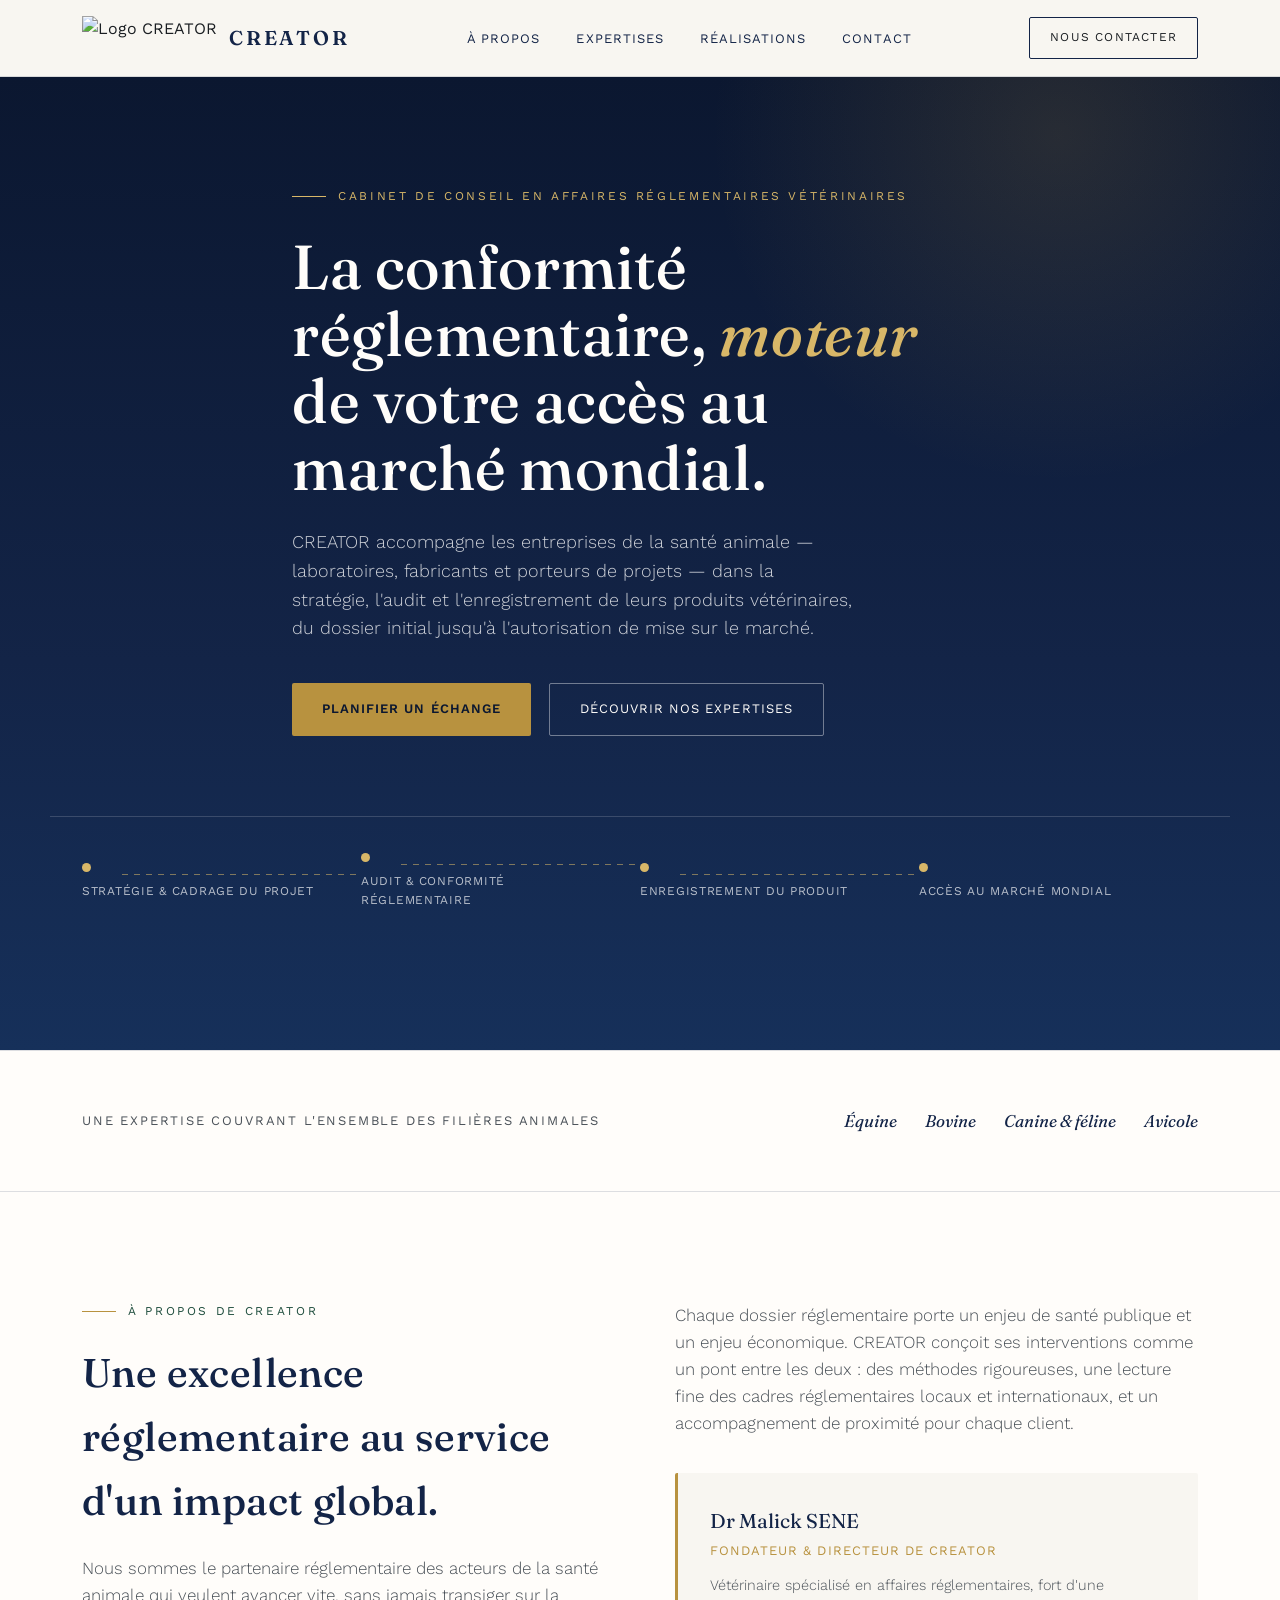
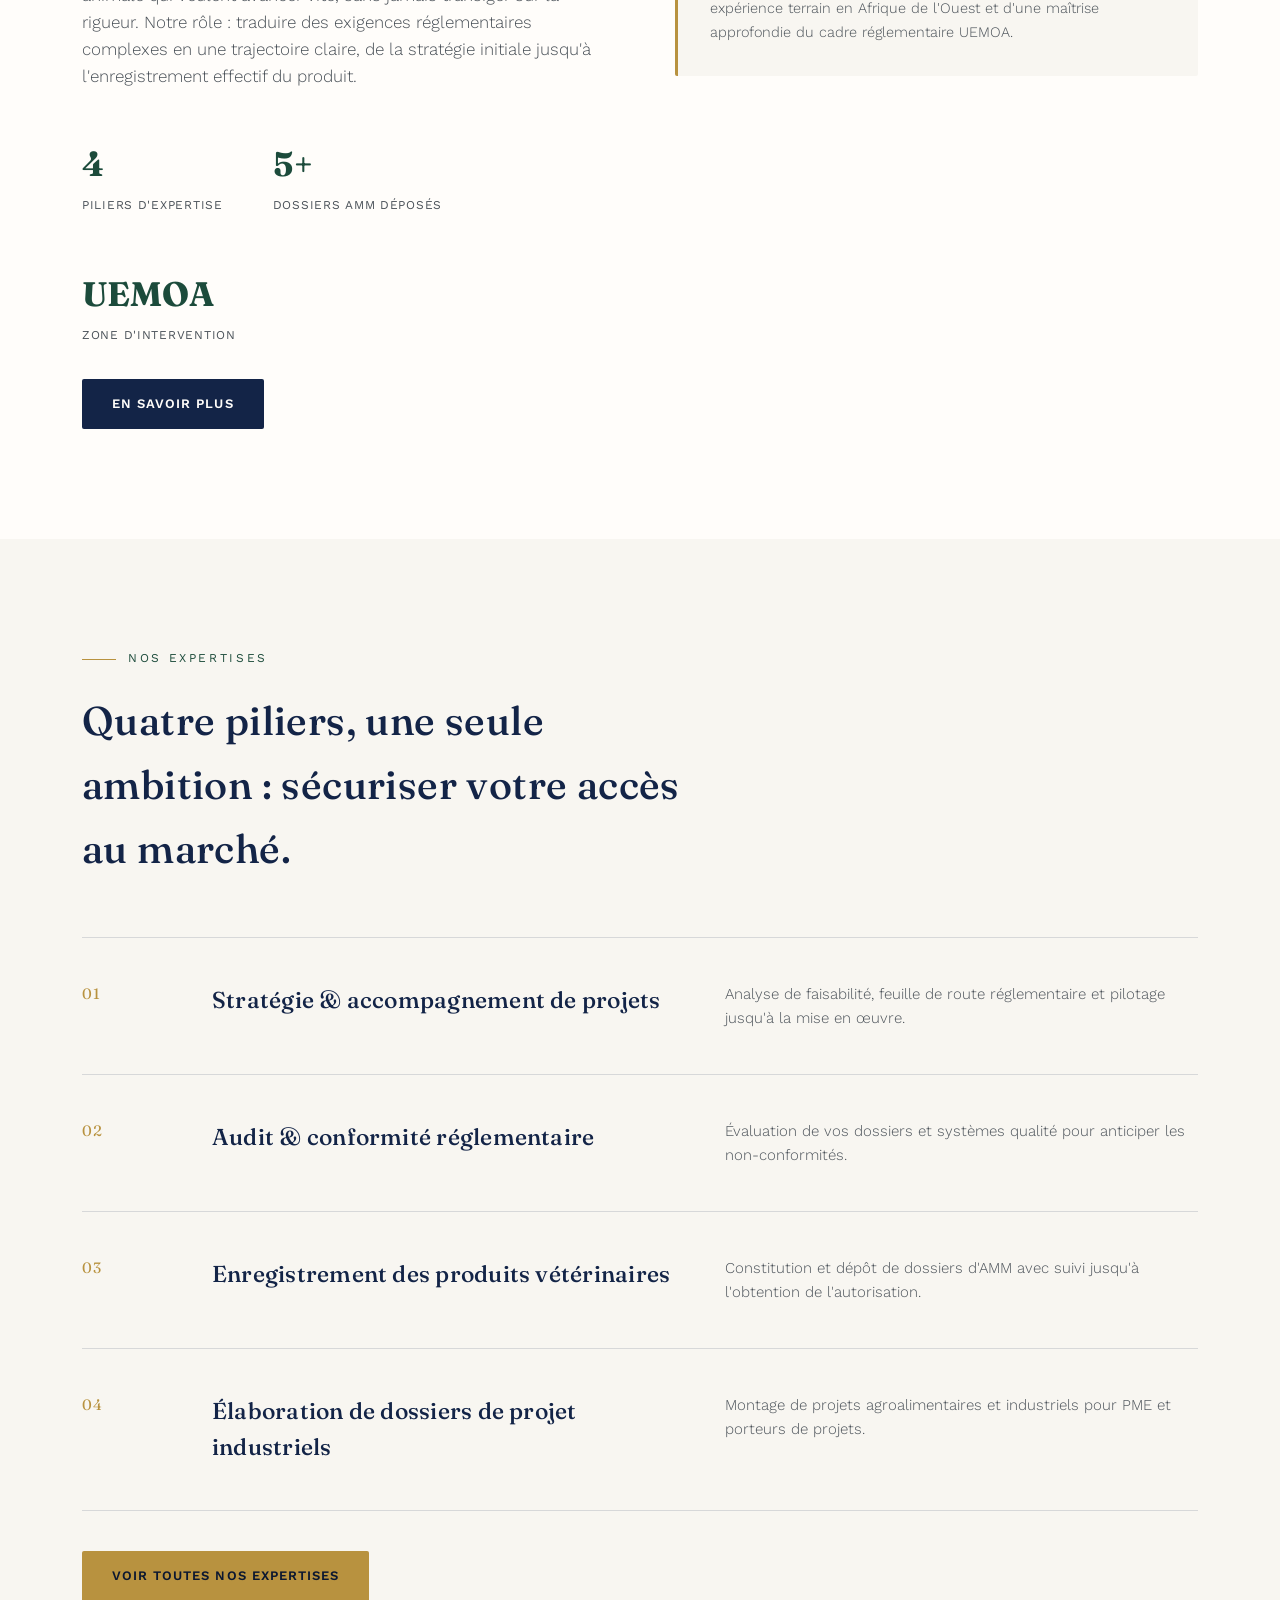
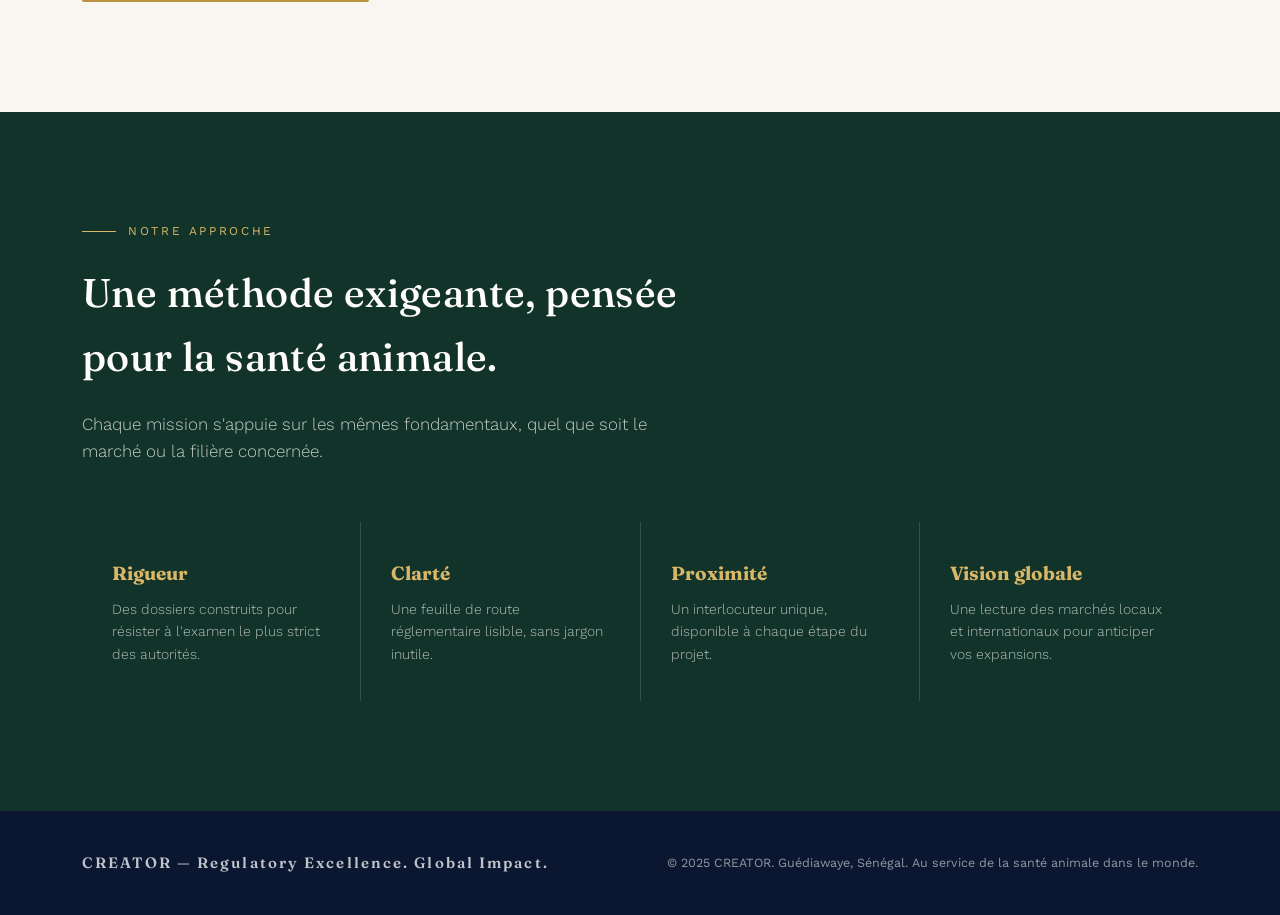
==== index.html @ 9912585a "feat: add complete CREATOR multi-page website" ====
<!DOCTYPE html>
<html lang="fr">
<head>
<meta charset="UTF-8">
<meta name="viewport" content="width=device-width, initial-scale=1.0">
<title>CREATOR — Regulatory Excellence. Global Impact.</title>
<meta name="description" content="Cabinet de conseil en affaires réglementaires vétérinaires. Stratégie, audit et enregistrement de produits vétérinaires en Afrique de l'Ouest et à l'international.">
<link rel="stylesheet" href="style.css">
</head>
<body>

<header>
  <div class="nav-inner">
    <a href="index.html" class="brand">
      <img src="logo.jpeg" alt="Logo CREATOR">
      <span class="brand-name">CREATOR</span>
    </a>
    <nav>
      <ul>
        <li><a href="apropos.html">À propos</a></li>
        <li><a href="expertises.html">Expertises</a></li>
        <li><a href="realisations.html">Réalisations</a></li>
        <li><a href="contact.html">Contact</a></li>
      </ul>
    </nav>
    <a href="contact.html" class="nav-cta">Nous contacter</a>
    <button class="menu-toggle" onclick="document.getElementById('mobileNav').classList.toggle('open')">Menu</button>
  </div>
  <div class="mobile-nav" id="mobileNav">
    <a href="apropos.html">À propos</a>
    <a href="expertises.html">Expertises</a>
    <a href="realisations.html">Réalisations</a>
    <a href="contact.html">Contact</a>
  </div>
</header>

<section class="hero">
  <div class="wrap hero-inner">
    <div class="eyebrow">Cabinet de conseil en affaires réglementaires vétérinaires</div>
    <h1>La conformité réglementaire, <em>moteur</em> de votre accès au marché mondial.</h1>
    <p>CREATOR accompagne les entreprises de la santé animale — laboratoires, fabricants et porteurs de projets — dans la stratégie, l'audit et l'enregistrement de leurs produits vétérinaires, du dossier initial jusqu'à l'autorisation de mise sur le marché.</p>
    <div class="btn-row">
      <a href="contact.html" class="btn btn-primary">Planifier un échange</a>
      <a href="expertises.html" class="btn btn-ghost">Découvrir nos expertises</a>
    </div>
  </div>
  <div class="wrap hero-path">
    <div class="step"><span class="dot"></span><span>Stratégie & cadrage du projet</span></div>
    <div class="step"><span class="dot"></span><span>Audit & conformité réglementaire</span></div>
    <div class="step"><span class="dot"></span><span>Enregistrement du produit</span></div>
    <div class="step"><span class="dot"></span><span>Accès au marché mondial</span></div>
  </div>
</section>

<section class="species-strip">
  <div class="wrap">
    <p>Une expertise couvrant l'ensemble des filières animales</p>
    <div class="species-tags">
      <span>Équine</span>
      <span>Bovine</span>
      <span>Canine & féline</span>
      <span>Avicole</span>
    </div>
  </div>
</section>

<!-- Résumé À propos -->
<section class="section about">
  <div class="wrap about-grid">
    <div>
      <div class="kicker">À propos de CREATOR</div>
      <h2>Une excellence réglementaire au service d'un impact global.</h2>
      <p class="lead">Nous sommes le partenaire réglementaire des acteurs de la santé animale qui veulent avancer vite, sans jamais transiger sur la rigueur. Notre rôle : traduire des exigences réglementaires complexes en une trajectoire claire, de la stratégie initiale jusqu'à l'enregistrement effectif du produit.</p>
      <div class="stat-row">
        <div class="stat"><b>4</b><span>Piliers d'expertise</span></div>
        <div class="stat"><b>5+</b><span>Dossiers AMM déposés</span></div>
        <div class="stat"><b>UEMOA</b><span>Zone d'intervention</span></div>
      </div>
      <div style="margin-top:32px">
        <a href="apropos.html" class="btn btn-primary" style="background:var(--navy); color:var(--paper);">En savoir plus</a>
      </div>
    </div>
    <div>
      <p class="lead">Chaque dossier réglementaire porte un enjeu de santé publique et un enjeu économique. CREATOR conçoit ses interventions comme un pont entre les deux : des méthodes rigoureuses, une lecture fine des cadres réglementaires locaux et internationaux, et un accompagnement de proximité pour chaque client.</p>
      <div class="founder-card" style="margin-top:36px">
        <div class="name">Dr Malick SENE</div>
        <div class="title">Fondateur & Directeur de CREATOR</div>
        <p>Vétérinaire spécialisé en affaires réglementaires, fort d'une expérience terrain en Afrique de l'Ouest et d'une maîtrise approfondie du cadre réglementaire UEMOA.</p>
      </div>
    </div>
  </div>
</section>

<!-- Résumé Expertises -->
<section class="section services" style="background:var(--cream)">
  <div class="wrap">
    <div class="kicker">Nos expertises</div>
    <h2>Quatre piliers, une seule ambition : sécuriser votre accès au marché.</h2>
    <div class="service-list">
      <div class="service-item">
        <div class="service-mark">01</div>
        <div><h3>Stratégie & accompagnement de projets</h3></div>
        <p style="color:var(--ink-soft); font-size:15px; font-weight:300">Analyse de faisabilité, feuille de route réglementaire et pilotage jusqu'à la mise en œuvre.</p>
      </div>
      <div class="service-item">
        <div class="service-mark">02</div>
        <div><h3>Audit & conformité réglementaire</h3></div>
        <p style="color:var(--ink-soft); font-size:15px; font-weight:300">Évaluation de vos dossiers et systèmes qualité pour anticiper les non-conformités.</p>
      </div>
      <div class="service-item">
        <div class="service-mark">03</div>
        <div><h3>Enregistrement des produits vétérinaires</h3></div>
        <p style="color:var(--ink-soft); font-size:15px; font-weight:300">Constitution et dépôt de dossiers d'AMM avec suivi jusqu'à l'obtention de l'autorisation.</p>
      </div>
      <div class="service-item">
        <div class="service-mark">04</div>
        <div><h3>Élaboration de dossiers de projet industriels</h3></div>
        <p style="color:var(--ink-soft); font-size:15px; font-weight:300">Montage de projets agroalimentaires et industriels pour PME et porteurs de projets.</p>
      </div>
    </div>
    <div style="margin-top:40px">
      <a href="expertises.html" class="btn btn-primary">Voir toutes nos expertises</a>
    </div>
  </div>
</section>

<!-- Approche / valeurs -->
<section class="section approach">
  <div class="wrap">
    <div class="kicker">Notre approche</div>
    <h2>Une méthode exigeante, pensée pour la santé animale.</h2>
    <p class="lead">Chaque mission s'appuie sur les mêmes fondamentaux, quel que soit le marché ou la filière concernée.</p>
    <div class="value-grid">
      <div class="value-cell"><b>Rigueur</b><p>Des dossiers construits pour résister à l'examen le plus strict des autorités.</p></div>
      <div class="value-cell"><b>Clarté</b><p>Une feuille de route réglementaire lisible, sans jargon inutile.</p></div>
      <div class="value-cell"><b>Proximité</b><p>Un interlocuteur unique, disponible à chaque étape du projet.</p></div>
      <div class="value-cell"><b>Vision globale</b><p>Une lecture des marchés locaux et internationaux pour anticiper vos expansions.</p></div>
    </div>
  </div>
</section>

<footer>
  <div class="wrap footer-inner">
    <span class="brand-name">CREATOR — Regulatory Excellence. Global Impact.</span>
    <p>© 2025 CREATOR. Guédiawaye, Sénégal. Au service de la santé animale dans le monde.</p>
  </div>
</footer>

</body>
</html>
---- style.css ----
@import url('https://fonts.googleapis.com/css2?family=Fraunces:ital,opsz,wght@0,9..144,400;0,9..144,500;0,9..144,600;1,9..144,400&family=Work+Sans:wght@300;400;500;600&display=swap');

:root {
  --navy: #132447;
  --navy-deep: #0b1730;
  --forest: #1c4b3b;
  --forest-deep: #123329;
  --gold: #b8923f;
  --gold-light: #d8b768;
  --cream: #f8f6f1;
  --paper: #fffdfa;
  --ink: #1a1e22;
  --ink-soft: #4a5158;
  --line: rgba(19,36,71,0.14);
}

*, *::before, *::after { box-sizing: border-box; margin: 0; padding: 0; }
html { scroll-behavior: smooth; }
body {
  font-family: 'Work Sans', sans-serif;
  color: var(--ink);
  background: var(--cream);
  line-height: 1.6;
  -webkit-font-smoothing: antialiased;
}
h1, h2, h3, .display {
  font-family: 'Fraunces', serif;
  font-weight: 500;
  letter-spacing: 0.01em;
}
a { color: inherit; text-decoration: none; }
img { max-width: 100%; display: block; }
.wrap { max-width: 1180px; margin: 0 auto; padding: 0 32px; }
@media(max-width:640px) { .wrap { padding: 0 20px; } }

/* ---------- HEADER ---------- */
header {
  position: sticky; top: 0; z-index: 100;
  background: rgba(248,246,241,0.95);
  backdrop-filter: blur(10px);
  border-bottom: 1px solid var(--line);
}
.nav-inner {
  display: flex; align-items: center; justify-content: space-between;
  padding: 16px 32px; max-width: 1180px; margin: 0 auto;
}
.brand { display: flex; align-items: center; gap: 12px; }
.brand img { height: 44px; width: auto; }
.brand-name { font-family: 'Fraunces', serif; font-size: 20px; letter-spacing: 0.14em; color: var(--navy); font-weight: 600; }
nav ul { list-style: none; display: flex; gap: 36px; }
nav a {
  font-size: 13px; letter-spacing: 0.08em; text-transform: uppercase;
  color: var(--navy); position: relative; padding-bottom: 4px;
}
nav a::after {
  content: ""; position: absolute; left: 0; bottom: 0;
  width: 0; height: 1px; background: var(--gold); transition: width 0.3s ease;
}
nav a:hover::after, nav a.active::after { width: 100%; }
nav a.active { color: var(--gold); }
.nav-cta {
  border: 1px solid var(--navy); padding: 10px 20px; border-radius: 2px;
  font-size: 12px; letter-spacing: 0.1em; text-transform: uppercase; white-space: nowrap;
}
.nav-cta:hover { background: var(--navy); color: var(--paper); }
.menu-toggle { display: none; background: none; border: 1px solid var(--navy); padding: 8px 14px; font-size: 13px; letter-spacing: .08em; text-transform: uppercase; cursor: pointer; }
.mobile-nav { display: none; flex-direction: column; gap: 0; background: var(--paper); border-top: 1px solid var(--line); padding: 16px 32px 24px; }
.mobile-nav a { padding: 12px 0; font-size: 14px; letter-spacing: 0.08em; text-transform: uppercase; color: var(--navy); border-bottom: 1px solid var(--line); }
.mobile-nav.open { display: flex; }
@media(max-width:900px) {
  nav ul { display: none; }
  .nav-cta { display: none; }
  .menu-toggle { display: block; }
}

/* ---------- HERO ---------- */
.hero {
  position: relative; overflow: hidden;
  background: linear-gradient(180deg, var(--navy-deep) 0%, var(--navy) 60%, #16305a 100%);
  color: var(--paper);
  padding: 110px 0 140px;
}
.hero::before {
  content: "";
  position: absolute; top: -30%; right: -10%;
  width: 700px; height: 700px; border-radius: 50%;
  background: radial-gradient(circle, rgba(184,146,63,0.16) 0%, transparent 70%);
}
.hero-inner { position: relative; z-index: 2; max-width: 760px; }
.eyebrow {
  display: flex; align-items: center; gap: 12px;
  font-size: 12px; letter-spacing: 0.22em; text-transform: uppercase;
  color: var(--gold-light); margin-bottom: 28px;
}
.eyebrow::before { content: ""; width: 34px; height: 1px; background: var(--gold-light); }
.hero h1 {
  font-size: clamp(38px, 5.4vw, 62px);
  line-height: 1.08; color: var(--paper); margin-bottom: 26px;
}
.hero h1 em { font-style: italic; color: var(--gold-light); }
.hero p { font-size: 18px; color: rgba(255,255,255,0.78); max-width: 560px; margin-bottom: 40px; font-weight: 300; }
.btn-row { display: flex; gap: 18px; flex-wrap: wrap; }
.btn {
  display: inline-flex; align-items: center; gap: 10px;
  padding: 15px 30px; font-size: 13px; letter-spacing: 0.08em; text-transform: uppercase;
  border-radius: 2px; transition: all 0.25s ease;
}
.btn-primary { background: var(--gold); color: var(--navy-deep); font-weight: 600; }
.btn-primary:hover { background: var(--gold-light); }
.btn-ghost { border: 1px solid rgba(255,255,255,0.4); color: var(--paper); }
.btn-ghost:hover { border-color: var(--gold-light); color: var(--gold-light); }
.hero-path {
  position: relative; z-index: 2; margin-top: 80px;
  display: flex; align-items: center;
  border-top: 1px solid rgba(255,255,255,0.16); padding-top: 36px;
}
.hero-path .step { flex: 1; display: flex; flex-direction: column; align-items: flex-start; gap: 10px; position: relative; padding-right: 20px; }
.hero-path .step:not(:last-child)::after {
  content: ""; position: absolute; top: 11px; right: 0; width: calc(100% - 40px); height: 1px;
  background: repeating-linear-gradient(90deg, rgba(216,183,104,0.55) 0 6px, transparent 6px 12px);
}
.hero-path .dot { width: 9px; height: 9px; border-radius: 50%; background: var(--gold-light); }
.hero-path .step span { font-size: 12px; letter-spacing: 0.06em; color: rgba(255,255,255,0.7); text-transform: uppercase; }
@media(max-width:800px) {
  .hero-path { flex-direction: column; align-items: flex-start; gap: 20px; }
  .hero-path .step::after { display: none; }
}

/* ---------- SPECIES STRIP ---------- */
.species-strip {
  background: var(--paper); padding: 56px 0;
  border-top: 1px solid var(--line); border-bottom: 1px solid var(--line);
}
.species-strip .wrap { display: flex; align-items: center; justify-content: space-between; flex-wrap: wrap; gap: 24px; }
.species-strip p { font-size: 13px; letter-spacing: 0.14em; text-transform: uppercase; color: var(--ink-soft); }
.species-tags { display: flex; gap: 28px; flex-wrap: wrap; }
.species-tags span { font-family: 'Fraunces', serif; font-style: italic; font-size: 17px; color: var(--navy); }

/* ---------- SECTIONS ---------- */
.section { padding: 110px 0; }
.section-tight { padding: 80px 0; }
.kicker {
  font-size: 12px; letter-spacing: 0.22em; text-transform: uppercase; color: var(--forest);
  display: flex; align-items: center; gap: 12px; margin-bottom: 20px;
}
.kicker::before { content: ""; width: 34px; height: 1px; background: var(--gold); }
.section h2 { font-size: clamp(28px, 3.4vw, 40px); color: var(--navy); max-width: 640px; margin-bottom: 22px; }
.lead { font-size: 17px; color: var(--ink-soft); max-width: 620px; font-weight: 300; }

/* ---------- ABOUT ---------- */
.about { background: var(--paper); }
.about-grid { display: grid; grid-template-columns: 1fr 1fr; gap: 70px; align-items: start; }
@media(max-width:860px) { .about-grid { grid-template-columns: 1fr; gap: 40px; } }
.stat-row { display: flex; gap: 50px; margin-top: 46px; flex-wrap: wrap; }
.stat b { display: block; font-family: 'Fraunces', serif; font-size: 34px; color: var(--forest); }
.stat span { font-size: 12px; letter-spacing: 0.06em; text-transform: uppercase; color: var(--ink-soft); }
.founder-card {
  margin-top: 40px; padding: 32px; background: var(--cream);
  border-left: 3px solid var(--gold); border-radius: 2px;
}
.founder-card .name { font-family: 'Fraunces', serif; font-size: 20px; color: var(--navy); margin-bottom: 4px; }
.founder-card .title { font-size: 13px; letter-spacing: 0.08em; text-transform: uppercase; color: var(--gold); margin-bottom: 12px; }
.founder-card p { font-size: 14.5px; color: var(--ink-soft); font-weight: 300; }

/* ---------- SERVICES ---------- */
.services { background: var(--cream); }
.service-list { display: flex; flex-direction: column; margin-top: 56px; border-top: 1px solid var(--line); }
.service-item {
  display: grid; grid-template-columns: 90px 1fr 1fr; gap: 40px;
  padding: 44px 0; border-bottom: 1px solid var(--line); align-items: start;
}
@media(max-width:860px) { .service-item { grid-template-columns: 1fr; gap: 14px; } }
.service-mark { font-family: 'Fraunces', serif; font-size: 15px; color: var(--gold); letter-spacing: 0.06em; }
.service-item h3 { font-size: 23px; color: var(--navy); font-weight: 500; }
.service-item p { color: var(--ink-soft); font-size: 15.5px; font-weight: 300; }
.service-item ul { margin-top: 14px; padding-left: 0; list-style: none; color: var(--ink-soft); font-size: 14.5px; }
.service-item li { padding-left: 16px; position: relative; margin-bottom: 7px; }
.service-item li::before { content: "—"; position: absolute; left: 0; color: var(--gold); }

/* ---------- REALISATIONS ---------- */
.realisations { background: var(--paper); }
.real-grid { display: grid; grid-template-columns: repeat(2, 1fr); gap: 28px; margin-top: 56px; }
@media(max-width:860px) { .real-grid { grid-template-columns: 1fr; } }
.real-card {
  background: var(--cream); border: 1px solid var(--line);
  padding: 36px 32px; border-radius: 2px;
  transition: box-shadow 0.25s ease, transform 0.25s ease;
}
.real-card:hover { box-shadow: 0 8px 32px rgba(19,36,71,0.10); transform: translateY(-3px); }
.real-card.featured { background: var(--navy); color: var(--paper); grid-column: 1 / -1; }
.real-card.featured .real-client { color: var(--gold-light); }
.real-card.featured .real-desc { color: rgba(255,255,255,0.75); }
.real-card.featured .real-tag { background: rgba(255,255,255,0.12); color: rgba(255,255,255,0.8); }
.real-client { font-size: 11px; letter-spacing: 0.18em; text-transform: uppercase; color: var(--gold); margin-bottom: 14px; }
.real-card h3 { font-family: 'Fraunces', serif; font-size: 22px; color: var(--navy); margin-bottom: 12px; font-weight: 500; }
.real-card.featured h3 { color: var(--paper); }
.real-desc { font-size: 15px; color: var(--ink-soft); font-weight: 300; line-height: 1.65; margin-bottom: 20px; }
.real-tags { display: flex; flex-wrap: wrap; gap: 8px; }
.real-tag {
  font-size: 11px; letter-spacing: 0.08em; text-transform: uppercase;
  padding: 5px 12px; background: var(--paper); border: 1px solid var(--line);
  color: var(--ink-soft); border-radius: 2px;
}

/* ---------- APPROACH ---------- */
.approach { background: var(--forest-deep); color: var(--paper); }
.approach .kicker { color: var(--gold-light); }
.approach .kicker::before { background: var(--gold-light); }
.approach h2 { color: var(--paper); }
.approach .lead { color: rgba(255,255,255,0.75); }
.value-grid { display: grid; grid-template-columns: repeat(4,1fr); gap: 1px; margin-top: 56px; background: rgba(255,255,255,0.14); }
@media(max-width:900px) { .value-grid { grid-template-columns: repeat(2,1fr); } }
.value-cell { background: var(--forest-deep); padding: 36px 30px; }
.value-cell b { display: block; font-family: 'Fraunces', serif; font-size: 19px; margin-bottom: 10px; color: var(--gold-light); }
.value-cell p { font-size: 14px; color: rgba(255,255,255,0.68); font-weight: 300; }

/* ---------- CONTACT ---------- */
.contact { background: linear-gradient(180deg, var(--navy) 0%, var(--navy-deep) 100%); color: var(--paper); }
.contact-grid { display: grid; grid-template-columns: 1fr 1fr; gap: 70px; }
@media(max-width:860px) { .contact-grid { grid-template-columns: 1fr; } }
.contact h2 { color: var(--paper); }
.contact .kicker { color: var(--gold-light); }
.contact .kicker::before { background: var(--gold-light); }
.contact .lead { color: rgba(255,255,255,0.72); margin-bottom: 36px; }
.contact-info div { margin-bottom: 22px; }
.contact-info span { display: block; font-size: 11px; letter-spacing: 0.14em; text-transform: uppercase; color: var(--gold-light); margin-bottom: 6px; }
.contact-info a, .contact-info p { font-size: 16px; color: var(--paper); font-weight: 300; }
.contact-info a:hover { color: var(--gold-light); }

form { display: flex; flex-direction: column; gap: 18px; }
.field { display: flex; flex-direction: column; gap: 8px; }
.field label { font-size: 11px; letter-spacing: 0.1em; text-transform: uppercase; color: rgba(255,255,255,0.55); }
.field input, .field textarea, .field select {
  background: rgba(255,255,255,0.06); border: 1px solid rgba(255,255,255,0.22); color: var(--paper);
  padding: 13px 14px; font-family: 'Work Sans', sans-serif; font-size: 14.5px; border-radius: 2px;
}
.field input:focus, .field textarea:focus, .field select:focus { outline: none; border-color: var(--gold-light); }
.field textarea { resize: vertical; min-height: 100px; }
.field select option { background: var(--navy); }
.submit-btn {
  margin-top: 6px; align-self: flex-start;
  background: var(--gold); color: var(--navy-deep); font-weight: 600;
  padding: 15px 32px; border: none; font-size: 13px; letter-spacing: 0.08em; text-transform: uppercase;
  border-radius: 2px; cursor: pointer; transition: background 0.25s ease;
}
.submit-btn:hover { background: var(--gold-light); }
.form-success {
  display: none; padding: 16px 20px; background: rgba(28,75,59,0.4);
  border: 1px solid var(--gold-light); border-radius: 2px;
  color: var(--gold-light); font-size: 14px; letter-spacing: 0.04em;
}
.form-success.show { display: block; }

/* ---------- PAGE HERO (inner pages) ---------- */
.page-hero {
  background: linear-gradient(180deg, var(--navy-deep) 0%, var(--navy) 100%);
  color: var(--paper); padding: 80px 0 60px;
}
.page-hero .kicker { color: var(--gold-light); }
.page-hero .kicker::before { background: var(--gold-light); }
.page-hero h1 { font-size: clamp(32px, 4vw, 52px); color: var(--paper); margin-bottom: 16px; }
.page-hero p { font-size: 17px; color: rgba(255,255,255,0.72); max-width: 540px; font-weight: 300; }

/* ---------- FOOTER ---------- */
footer { background: var(--navy-deep); color: rgba(255,255,255,0.55); padding: 40px 0; }
.footer-inner { display: flex; justify-content: space-between; align-items: center; flex-wrap: wrap; gap: 16px; }
.footer-inner .brand-name { color: rgba(255,255,255,0.75); font-size: 15px; }
footer p { font-size: 12.5px; }

/* focus & motion */
a:focus-visible, button:focus-visible, input:focus-visible, textarea:focus-visible { outline: 2px solid var(--gold); outline-offset: 2px; }
@media (prefers-reduced-motion: reduce) { html { scroll-behavior: auto; } * { transition: none !important; } }
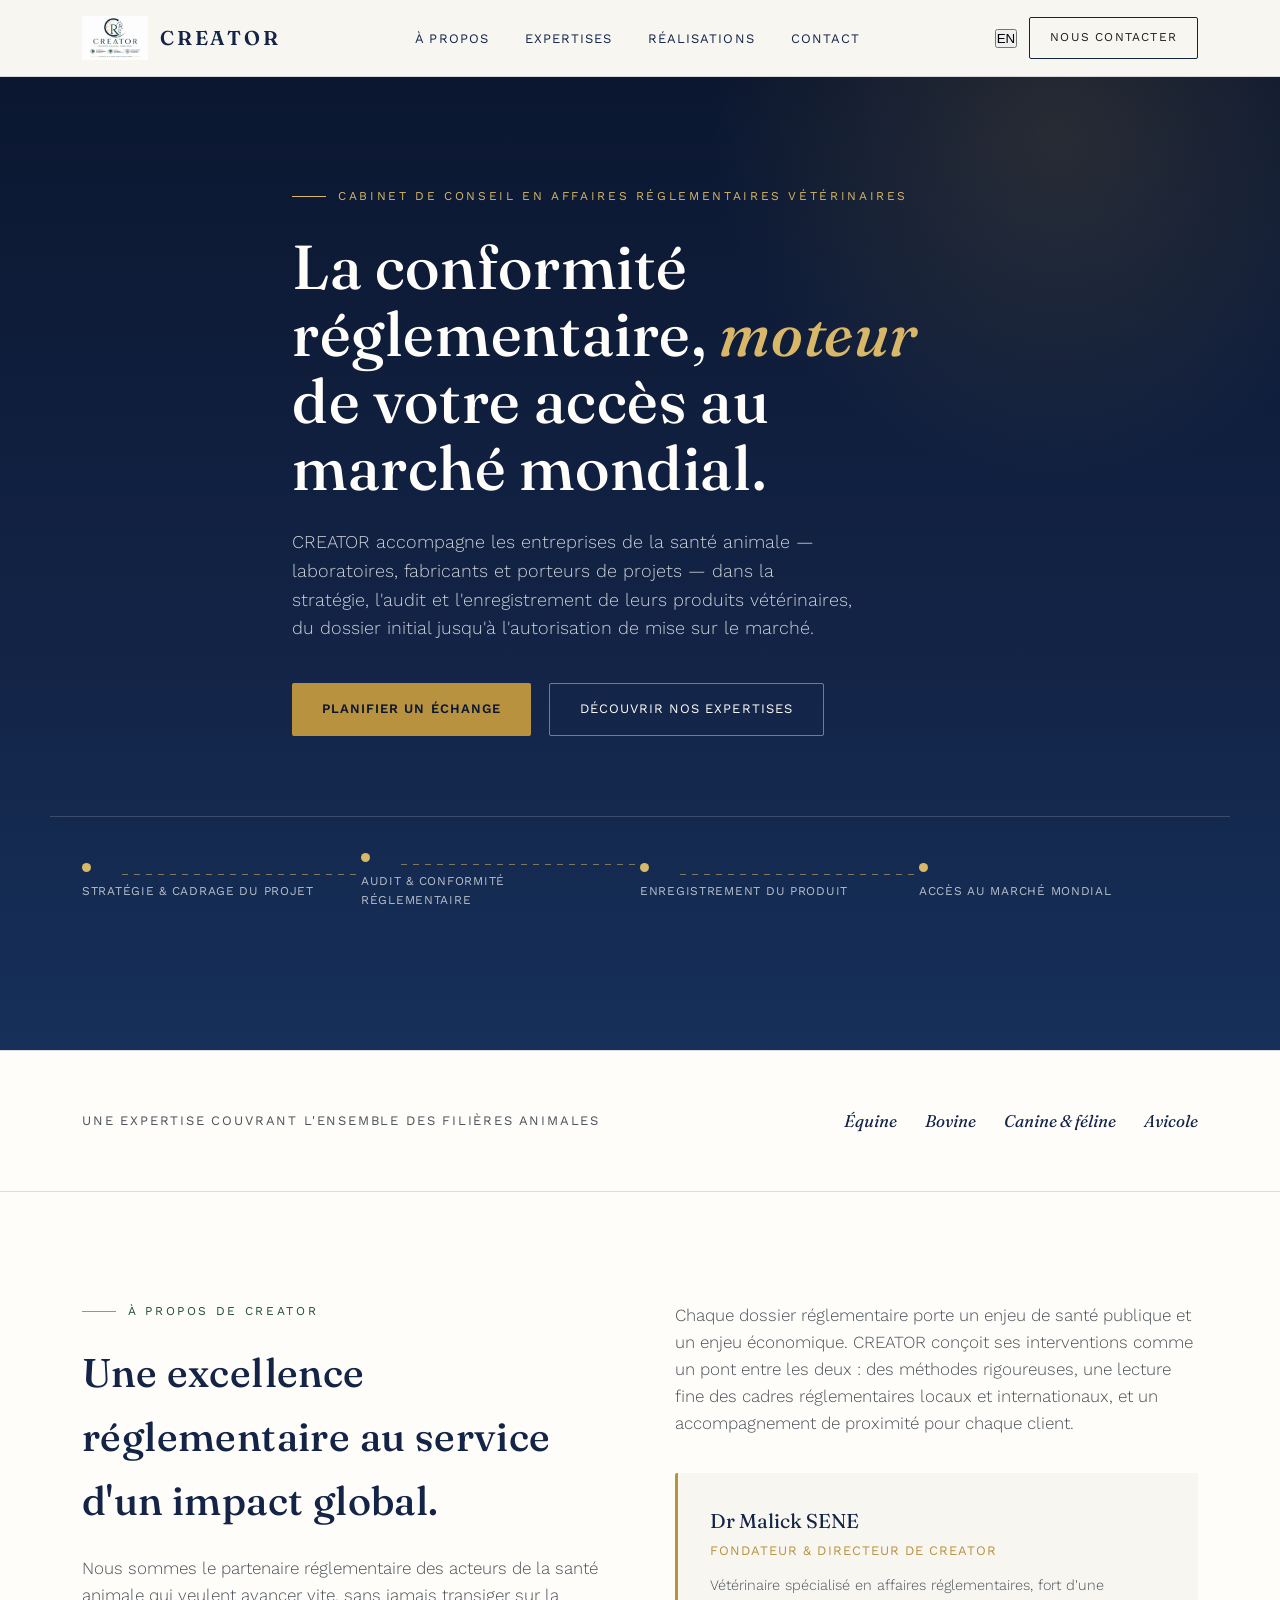
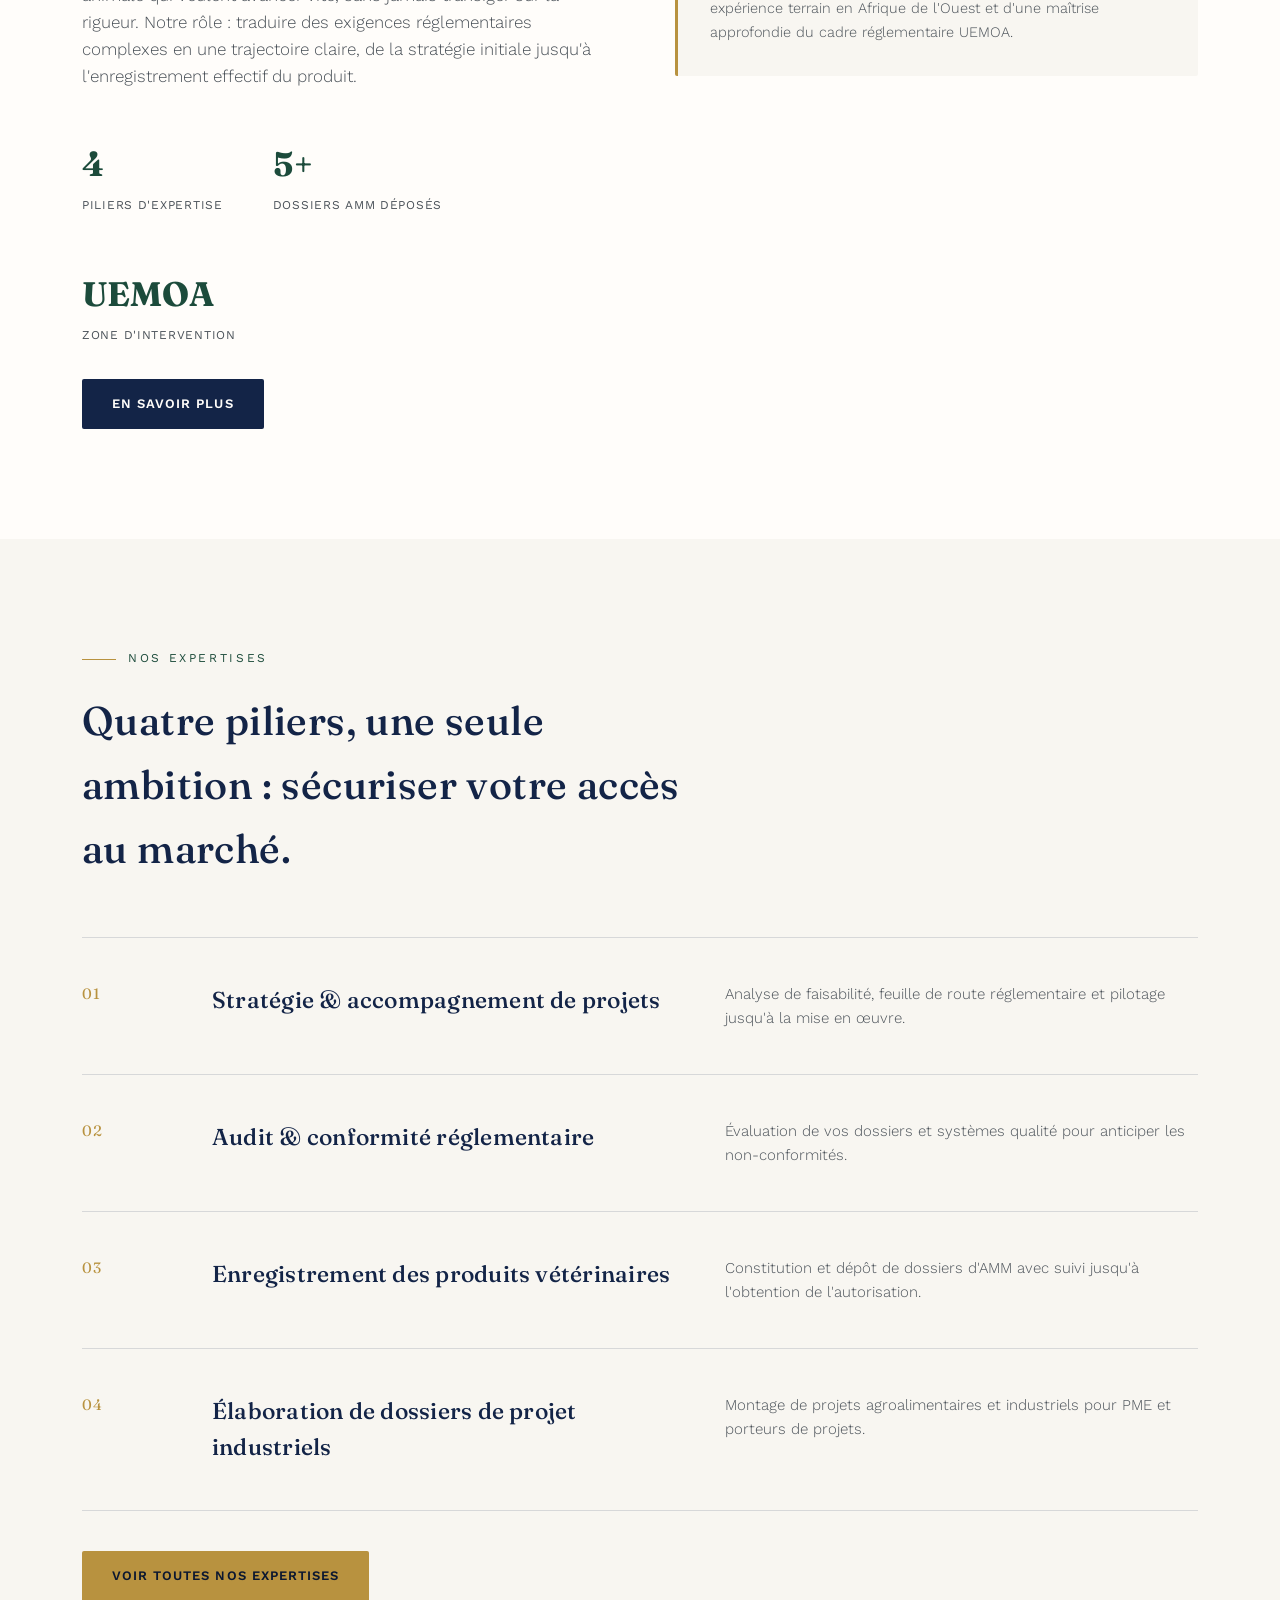
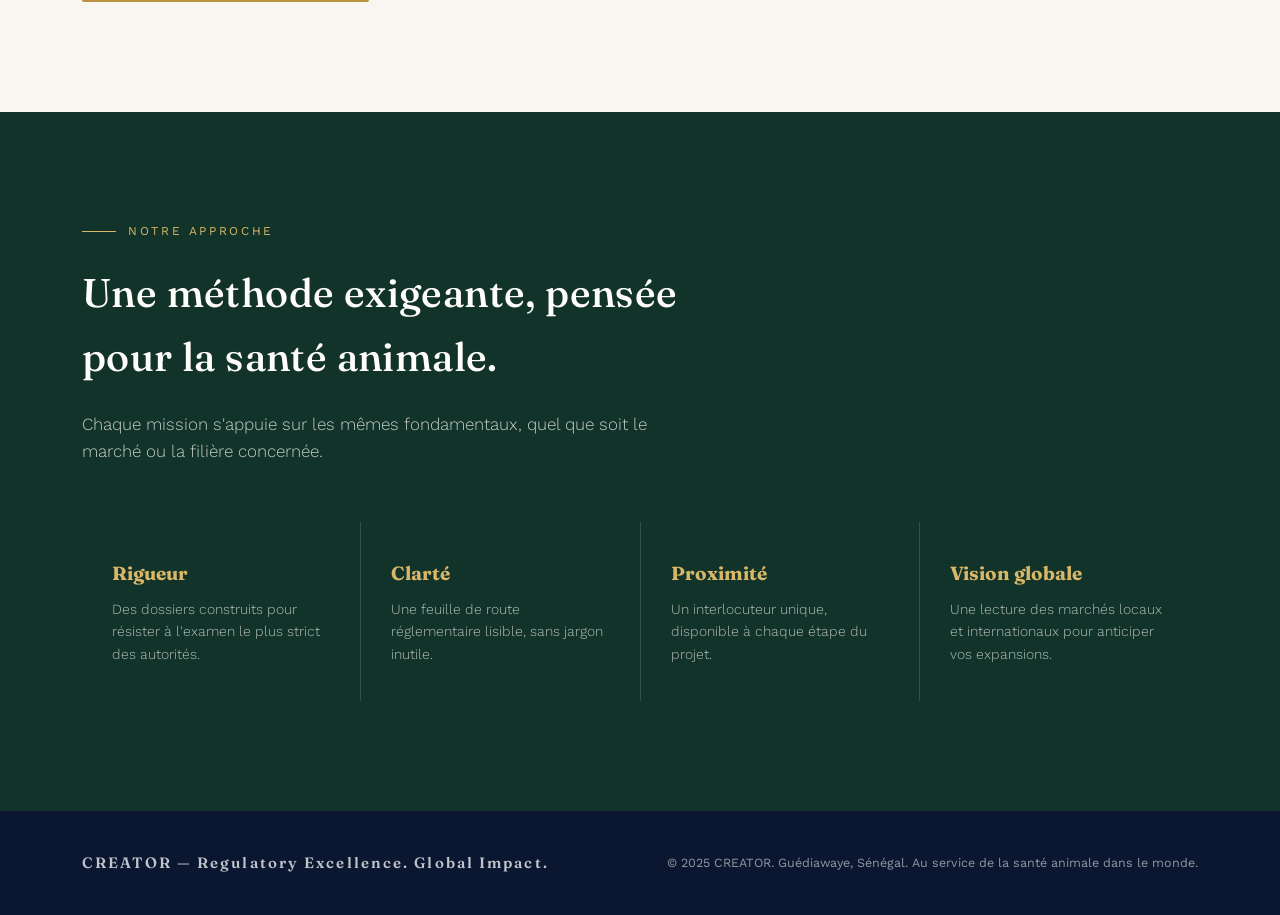
==== commit e68ecc5c: "Add files via upload" ====
--- a/index.html
+++ b/index.html
@@ -8,143 +8,114 @@
 <link rel="stylesheet" href="style.css">
 </head>
 <body>
-
 <header>
   <div class="nav-inner">
-    <a href="index.html" class="brand">
-      <img src="logo.jpeg" alt="Logo CREATOR">
-      <span class="brand-name">CREATOR</span>
-    </a>
-    <nav>
-      <ul>
-        <li><a href="apropos.html">À propos</a></li>
-        <li><a href="expertises.html">Expertises</a></li>
-        <li><a href="realisations.html">Réalisations</a></li>
-        <li><a href="contact.html">Contact</a></li>
-      </ul>
-    </nav>
-    <a href="contact.html" class="nav-cta">Nous contacter</a>
+    <a href="index.html" class="brand"><img src="logo.jpeg" alt="Logo CREATOR"><span class="brand-name">CREATOR</span></a>
+    <nav><ul>
+      <li><a href="apropos.html" data-i18n="nav.about">À propos</a></li>
+      <li><a href="expertises.html" data-i18n="nav.expertises">Expertises</a></li>
+      <li><a href="realisations.html" data-i18n="nav.realisations">Réalisations</a></li>
+      <li><a href="contact.html" data-i18n="nav.contact">Contact</a></li>
+    </ul></nav>
+    <div style="display:flex;align-items:center;gap:12px">
+      <button class="lang-btn" onclick="i18n.toggle()">EN</button>
+      <a href="contact.html" class="nav-cta" data-i18n="nav.cta">Nous contacter</a>
+    </div>
     <button class="menu-toggle" onclick="document.getElementById('mobileNav').classList.toggle('open')">Menu</button>
   </div>
   <div class="mobile-nav" id="mobileNav">
-    <a href="apropos.html">À propos</a>
-    <a href="expertises.html">Expertises</a>
-    <a href="realisations.html">Réalisations</a>
-    <a href="contact.html">Contact</a>
+    <a href="apropos.html" data-i18n="nav.about">À propos</a>
+    <a href="expertises.html" data-i18n="nav.expertises">Expertises</a>
+    <a href="realisations.html" data-i18n="nav.realisations">Réalisations</a>
+    <a href="contact.html" data-i18n="nav.contact">Contact</a>
+    <button class="lang-btn" onclick="i18n.toggle()" style="margin-top:12px;align-self:flex-start">EN</button>
   </div>
 </header>
 
 <section class="hero">
   <div class="wrap hero-inner">
-    <div class="eyebrow">Cabinet de conseil en affaires réglementaires vétérinaires</div>
-    <h1>La conformité réglementaire, <em>moteur</em> de votre accès au marché mondial.</h1>
-    <p>CREATOR accompagne les entreprises de la santé animale — laboratoires, fabricants et porteurs de projets — dans la stratégie, l'audit et l'enregistrement de leurs produits vétérinaires, du dossier initial jusqu'à l'autorisation de mise sur le marché.</p>
+    <div class="eyebrow" data-i18n="idx.eyebrow">Cabinet de conseil en affaires réglementaires vétérinaires</div>
+    <h1 data-i18n="idx.h1">La conformité réglementaire, <em>moteur</em> de votre accès au marché mondial.</h1>
+    <p data-i18n="idx.p">CREATOR accompagne les entreprises de la santé animale — laboratoires, fabricants et porteurs de projets — dans la stratégie, l'audit et l'enregistrement de leurs produits vétérinaires, du dossier initial jusqu'à l'autorisation de mise sur le marché.</p>
     <div class="btn-row">
-      <a href="contact.html" class="btn btn-primary">Planifier un échange</a>
-      <a href="expertises.html" class="btn btn-ghost">Découvrir nos expertises</a>
+      <a href="contact.html" class="btn btn-primary" data-i18n="idx.btn1">Planifier un échange</a>
+      <a href="expertises.html" class="btn btn-ghost" data-i18n="idx.btn2">Découvrir nos expertises</a>
     </div>
   </div>
   <div class="wrap hero-path">
-    <div class="step"><span class="dot"></span><span>Stratégie & cadrage du projet</span></div>
-    <div class="step"><span class="dot"></span><span>Audit & conformité réglementaire</span></div>
-    <div class="step"><span class="dot"></span><span>Enregistrement du produit</span></div>
-    <div class="step"><span class="dot"></span><span>Accès au marché mondial</span></div>
+    <div class="step"><span class="dot"></span><span data-i18n="idx.step1">Stratégie & cadrage du projet</span></div>
+    <div class="step"><span class="dot"></span><span data-i18n="idx.step2">Audit & conformité réglementaire</span></div>
+    <div class="step"><span class="dot"></span><span data-i18n="idx.step3">Enregistrement du produit</span></div>
+    <div class="step"><span class="dot"></span><span data-i18n="idx.step4">Accès au marché mondial</span></div>
   </div>
 </section>
 
 <section class="species-strip">
   <div class="wrap">
-    <p>Une expertise couvrant l'ensemble des filières animales</p>
+    <p data-i18n="idx.strip.p">Une expertise couvrant l'ensemble des filières animales</p>
     <div class="species-tags">
-      <span>Équine</span>
-      <span>Bovine</span>
-      <span>Canine & féline</span>
-      <span>Avicole</span>
+      <span data-i18n="idx.sp1">Équine</span><span data-i18n="idx.sp2">Bovine</span>
+      <span data-i18n="idx.sp3">Canine & féline</span><span data-i18n="idx.sp4">Avicole</span>
     </div>
   </div>
 </section>
 
-<!-- Résumé À propos -->
 <section class="section about">
   <div class="wrap about-grid">
     <div>
-      <div class="kicker">À propos de CREATOR</div>
-      <h2>Une excellence réglementaire au service d'un impact global.</h2>
-      <p class="lead">Nous sommes le partenaire réglementaire des acteurs de la santé animale qui veulent avancer vite, sans jamais transiger sur la rigueur. Notre rôle : traduire des exigences réglementaires complexes en une trajectoire claire, de la stratégie initiale jusqu'à l'enregistrement effectif du produit.</p>
+      <div class="kicker" data-i18n="idx.kicker1">À propos de CREATOR</div>
+      <h2 data-i18n="idx.h2.1">Une excellence réglementaire au service d'un impact global.</h2>
+      <p class="lead" data-i18n="idx.lead1">Nous sommes le partenaire réglementaire des acteurs de la santé animale qui veulent avancer vite, sans jamais transiger sur la rigueur. Notre rôle : traduire des exigences réglementaires complexes en une trajectoire claire, de la stratégie initiale jusqu'à l'enregistrement effectif du produit.</p>
       <div class="stat-row">
-        <div class="stat"><b>4</b><span>Piliers d'expertise</span></div>
-        <div class="stat"><b>5+</b><span>Dossiers AMM déposés</span></div>
-        <div class="stat"><b>UEMOA</b><span>Zone d'intervention</span></div>
+        <div class="stat"><b data-i18n="idx.stat1.b">4</b><span data-i18n="idx.stat1.s">Piliers d'expertise</span></div>
+        <div class="stat"><b data-i18n="idx.stat2.b">5+</b><span data-i18n="idx.stat2.s">Dossiers AMM déposés</span></div>
+        <div class="stat"><b data-i18n="idx.stat3.b">UEMOA</b><span data-i18n="idx.stat3.s">Zone d'intervention</span></div>
       </div>
-      <div style="margin-top:32px">
-        <a href="apropos.html" class="btn btn-primary" style="background:var(--navy); color:var(--paper);">En savoir plus</a>
-      </div>
+      <div style="margin-top:32px"><a href="apropos.html" class="btn btn-primary" style="background:var(--navy);color:var(--paper)" data-i18n="idx.btn3">En savoir plus</a></div>
     </div>
     <div>
-      <p class="lead">Chaque dossier réglementaire porte un enjeu de santé publique et un enjeu économique. CREATOR conçoit ses interventions comme un pont entre les deux : des méthodes rigoureuses, une lecture fine des cadres réglementaires locaux et internationaux, et un accompagnement de proximité pour chaque client.</p>
+      <p class="lead" data-i18n="idx.lead2">Chaque dossier réglementaire porte un enjeu de santé publique et un enjeu économique. CREATOR conçoit ses interventions comme un pont entre les deux : des méthodes rigoureuses, une lecture fine des cadres réglementaires locaux et internationaux, et un accompagnement de proximité pour chaque client.</p>
       <div class="founder-card" style="margin-top:36px">
         <div class="name">Dr Malick SENE</div>
-        <div class="title">Fondateur & Directeur de CREATOR</div>
-        <p>Vétérinaire spécialisé en affaires réglementaires, fort d'une expérience terrain en Afrique de l'Ouest et d'une maîtrise approfondie du cadre réglementaire UEMOA.</p>
+        <div class="title" data-i18n="idx.founder.title">Fondateur & Directeur de CREATOR</div>
+        <p data-i18n="idx.founder.p">Vétérinaire spécialisé en affaires réglementaires, fort d'une expérience terrain en Afrique de l'Ouest et d'une maîtrise approfondie du cadre réglementaire UEMOA.</p>
       </div>
     </div>
   </div>
 </section>
 
-<!-- Résumé Expertises -->
 <section class="section services" style="background:var(--cream)">
   <div class="wrap">
-    <div class="kicker">Nos expertises</div>
-    <h2>Quatre piliers, une seule ambition : sécuriser votre accès au marché.</h2>
+    <div class="kicker" data-i18n="idx.kicker2">Nos expertises</div>
+    <h2 data-i18n="idx.h2.2">Quatre piliers, une seule ambition : sécuriser votre accès au marché.</h2>
     <div class="service-list">
-      <div class="service-item">
-        <div class="service-mark">01</div>
-        <div><h3>Stratégie & accompagnement de projets</h3></div>
-        <p style="color:var(--ink-soft); font-size:15px; font-weight:300">Analyse de faisabilité, feuille de route réglementaire et pilotage jusqu'à la mise en œuvre.</p>
-      </div>
-      <div class="service-item">
-        <div class="service-mark">02</div>
-        <div><h3>Audit & conformité réglementaire</h3></div>
-        <p style="color:var(--ink-soft); font-size:15px; font-weight:300">Évaluation de vos dossiers et systèmes qualité pour anticiper les non-conformités.</p>
-      </div>
-      <div class="service-item">
-        <div class="service-mark">03</div>
-        <div><h3>Enregistrement des produits vétérinaires</h3></div>
-        <p style="color:var(--ink-soft); font-size:15px; font-weight:300">Constitution et dépôt de dossiers d'AMM avec suivi jusqu'à l'obtention de l'autorisation.</p>
-      </div>
-      <div class="service-item">
-        <div class="service-mark">04</div>
-        <div><h3>Élaboration de dossiers de projet industriels</h3></div>
-        <p style="color:var(--ink-soft); font-size:15px; font-weight:300">Montage de projets agroalimentaires et industriels pour PME et porteurs de projets.</p>
-      </div>
+      <div class="service-item"><div class="service-mark">01</div><div><h3 data-i18n="idx.s1.h3">Stratégie & accompagnement de projets</h3></div><p style="color:var(--ink-soft);font-size:15px;font-weight:300" data-i18n="idx.s1.p">Analyse de faisabilité, feuille de route réglementaire et pilotage jusqu'à la mise en œuvre.</p></div>
+      <div class="service-item"><div class="service-mark">02</div><div><h3 data-i18n="idx.s2.h3">Audit & conformité réglementaire</h3></div><p style="color:var(--ink-soft);font-size:15px;font-weight:300" data-i18n="idx.s2.p">Évaluation de vos dossiers et systèmes qualité pour anticiper les non-conformités.</p></div>
+      <div class="service-item"><div class="service-mark">03</div><div><h3 data-i18n="idx.s3.h3">Enregistrement des produits vétérinaires</h3></div><p style="color:var(--ink-soft);font-size:15px;font-weight:300" data-i18n="idx.s3.p">Constitution et dépôt de dossiers d'AMM avec suivi jusqu'à l'obtention de l'autorisation.</p></div>
+      <div class="service-item"><div class="service-mark">04</div><div><h3 data-i18n="idx.s4.h3">Élaboration de dossiers de projet industriels</h3></div><p style="color:var(--ink-soft);font-size:15px;font-weight:300" data-i18n="idx.s4.p">Montage de projets agroalimentaires et industriels pour PME et porteurs de projets.</p></div>
     </div>
-    <div style="margin-top:40px">
-      <a href="expertises.html" class="btn btn-primary">Voir toutes nos expertises</a>
+    <div style="margin-top:40px"><a href="expertises.html" class="btn btn-primary" data-i18n="idx.btn4">Voir toutes nos expertises</a></div>
+  </div>
+</section>
+
+<section class="section approach">
+  <div class="wrap">
+    <div class="kicker" data-i18n="idx.kicker3">Notre approche</div>
+    <h2 data-i18n="idx.h2.3">Une méthode exigeante, pensée pour la santé animale.</h2>
+    <p class="lead" data-i18n="idx.lead3">Chaque mission s'appuie sur les mêmes fondamentaux, quel que soit le marché ou la filière concernée.</p>
+    <div class="value-grid">
+      <div class="value-cell"><b data-i18n="idx.v1.b">Rigueur</b><p data-i18n="idx.v1.p">Des dossiers construits pour résister à l'examen le plus strict des autorités.</p></div>
+      <div class="value-cell"><b data-i18n="idx.v2.b">Clarté</b><p data-i18n="idx.v2.p">Une feuille de route réglementaire lisible, sans jargon inutile.</p></div>
+      <div class="value-cell"><b data-i18n="idx.v3.b">Proximité</b><p data-i18n="idx.v3.p">Un interlocuteur unique, disponible à chaque étape du projet.</p></div>
+      <div class="value-cell"><b data-i18n="idx.v4.b">Vision globale</b><p data-i18n="idx.v4.p">Une lecture des marchés locaux et internationaux pour anticiper vos expansions.</p></div>
     </div>
   </div>
 </section>
 
-<!-- Approche / valeurs -->
-<section class="section approach">
-  <div class="wrap">
-    <div class="kicker">Notre approche</div>
-    <h2>Une méthode exigeante, pensée pour la santé animale.</h2>
-    <p class="lead">Chaque mission s'appuie sur les mêmes fondamentaux, quel que soit le marché ou la filière concernée.</p>
-    <div class="value-grid">
-      <div class="value-cell"><b>Rigueur</b><p>Des dossiers construits pour résister à l'examen le plus strict des autorités.</p></div>
-      <div class="value-cell"><b>Clarté</b><p>Une feuille de route réglementaire lisible, sans jargon inutile.</p></div>
-      <div class="value-cell"><b>Proximité</b><p>Un interlocuteur unique, disponible à chaque étape du projet.</p></div>
-      <div class="value-cell"><b>Vision globale</b><p>Une lecture des marchés locaux et internationaux pour anticiper vos expansions.</p></div>
-    </div>
-  </div>
-</section>
-
-<footer>
-  <div class="wrap footer-inner">
-    <span class="brand-name">CREATOR — Regulatory Excellence. Global Impact.</span>
-    <p>© 2025 CREATOR. Guédiawaye, Sénégal. Au service de la santé animale dans le monde.</p>
-  </div>
-</footer>
-
+<footer><div class="wrap footer-inner">
+  <span class="brand-name">CREATOR — Regulatory Excellence. Global Impact.</span>
+  <p data-i18n="footer.copy">© 2025 CREATOR. Guédiawaye, Sénégal. Au service de la santé animale dans le monde.</p>
+</div></footer>
+<script src="i18n.js"></script>
 </body>
 </html>
